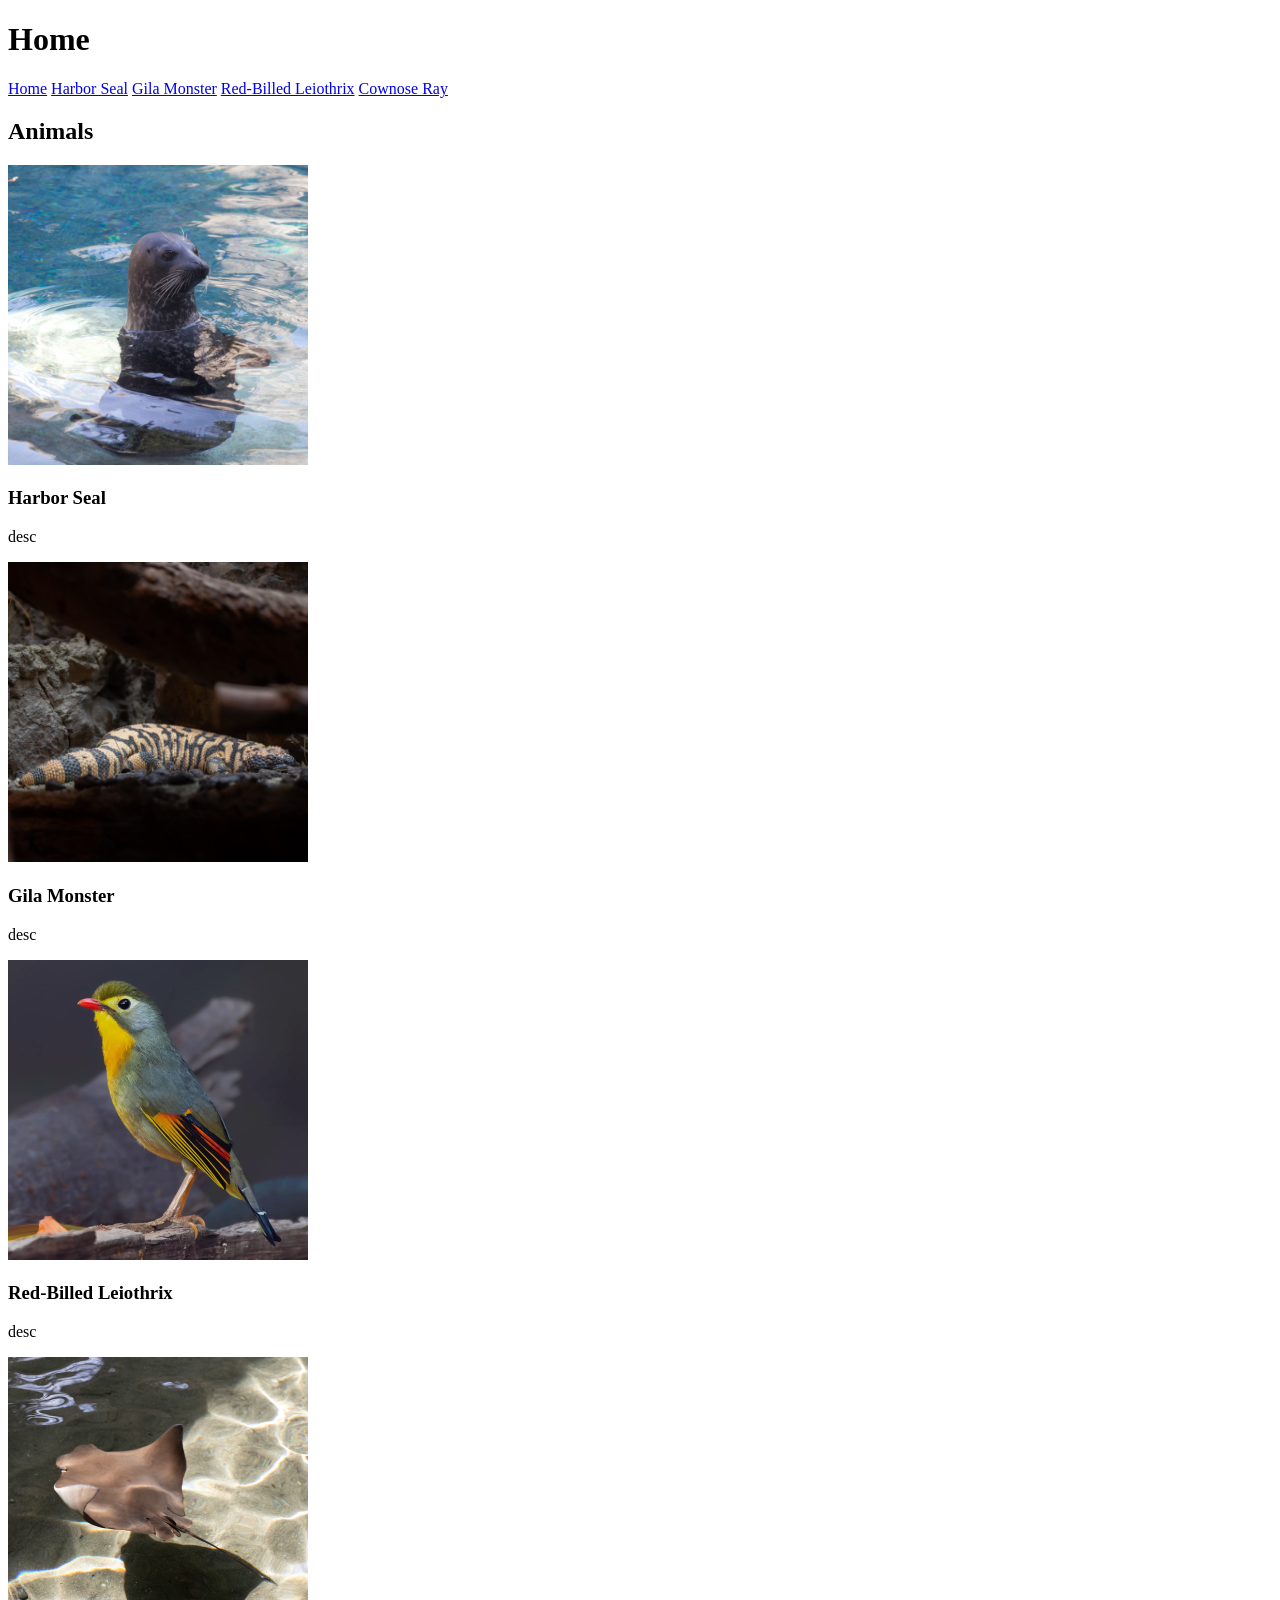
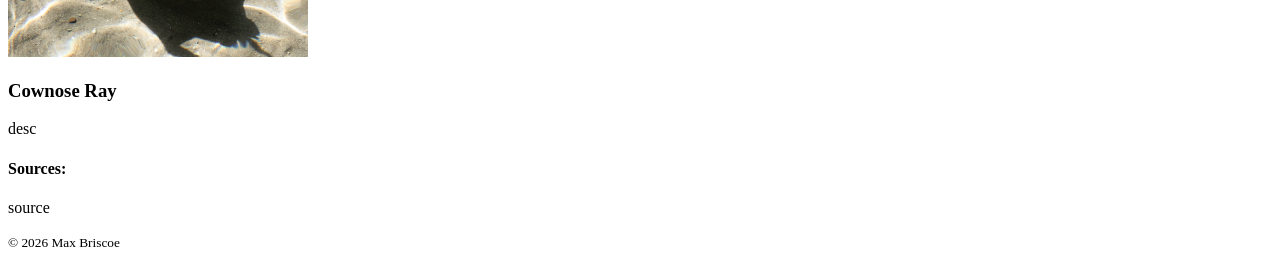
==== index.html @ fb4351a3 "More structure and progress" ====
<!DOCTYPE html>
<html lang="en">
<head>
    <meta charset="UTF-8">
    <meta name="viewport" content="width=device-width, initial-scale=1.0">
    <title>Zoo Animal Dossier</title>
    <style>
        ol {
            list-style: upper-roman;
        }
    </style>
</head>

<body>
    <header>
        <h1>Home</h1>
        <nav class="main" role="main-navigation">
            <a href="index.html" class="top-link">Home</a>
            <a href="harbor-seal.html" class="top-link">Harbor Seal</a>
            <a href="gila-monster.html" class="top-link">Gila Monster</a>
            <a href="red-billed-leiothrix.html" class="top-link">Red-Billed Leiothrix</a>
            <a href="cownose-ray.html" class="top-link">Cownose Ray</a>
        </nav>
    </header>

    <main>
        <h2>Animals</h2>
        <section id="images-and-desc" class="card">
            <section id="harbor-seal">
                <img src="harbor-seal.jpg" alt="A Harbor Seal floating upright in water." width="300" height="300">
                <h3>Harbor Seal</h3>
                <p>desc</p>
            </section>
            <section id="gila-monster" class="card">
                <img src="gila-monster.jpg" alt="A Gila Monster sleeping in its habitat." width="300" height="300">
                <h3>Gila Monster</h3>
                <p>desc</p>
            </section>
            <section id="red-billed-leiothrix" class="card">
                <img src="red-billed-leiothrix.jpg" alt="A Red-Billed Leiothrix standing on a small tree branch." width="300" height="300">
                <h3>Red-Billed Leiothrix</h3>
                <p>desc</p>
            </section>
            <section id="cownose-ray" class="card">
                <img src="cownose-ray.jpg" alt="A Cownose Ray swimming in clear shallow water." width="300" height="300">
                <h3>Cownose Ray</h3>
                <p>desc</p>
            </section>
        </section>
    </main>

    <section id="sources">
        <h4>Sources:</h4>
        <p>source</p>
    </section>
    <footer>
        <small>&copy; 2026 Max Briscoe</small>
    </footer>
</body>
</html>
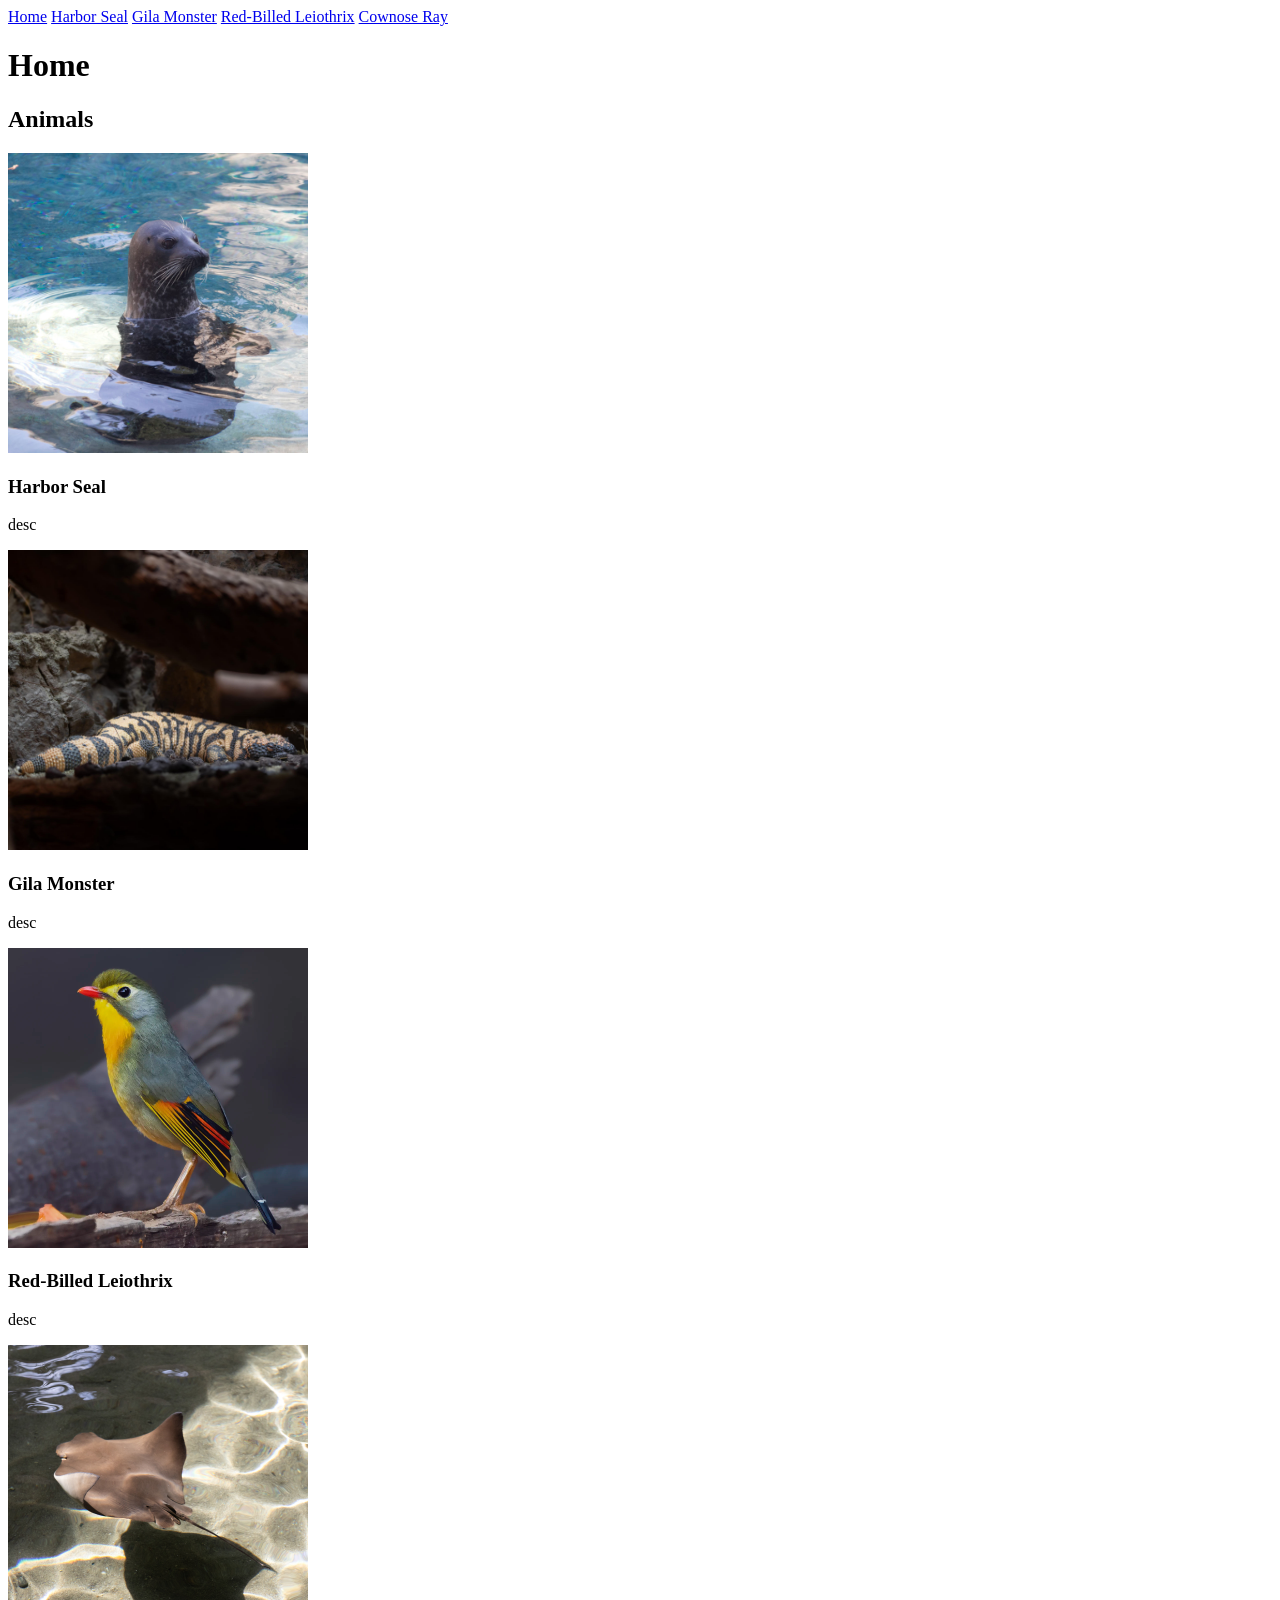
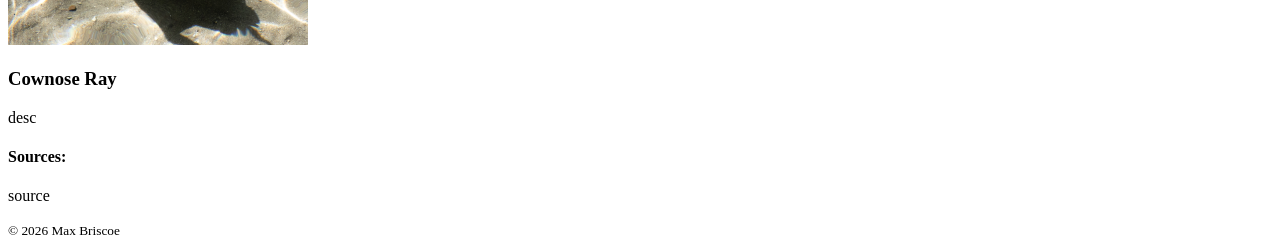
==== commit 138f5a02: "More details for each page Harbor Seal page probably finished" ====
--- a/index.html
+++ b/index.html
@@ -1,5 +1,6 @@
 <!DOCTYPE html>
 <html lang="en">
+
 <head>
     <meta charset="UTF-8">
     <meta name="viewport" content="width=device-width, initial-scale=1.0">
@@ -13,7 +14,6 @@
 
 <body>
     <header>
-        <h1>Home</h1>
         <nav class="main" role="main-navigation">
             <a href="index.html" class="top-link">Home</a>
             <a href="harbor-seal.html" class="top-link">Harbor Seal</a>
@@ -21,6 +21,7 @@
             <a href="red-billed-leiothrix.html" class="top-link">Red-Billed Leiothrix</a>
             <a href="cownose-ray.html" class="top-link">Cownose Ray</a>
         </nav>
+        <h1>Home</h1>
     </header>
 
     <main>
@@ -37,12 +38,14 @@
                 <p>desc</p>
             </section>
             <section id="red-billed-leiothrix" class="card">
-                <img src="red-billed-leiothrix.jpg" alt="A Red-Billed Leiothrix standing on a small tree branch." width="300" height="300">
+                <img src="red-billed-leiothrix.jpg" alt="A Red-Billed Leiothrix standing on a small tree branch."
+                    width="300" height="300">
                 <h3>Red-Billed Leiothrix</h3>
                 <p>desc</p>
             </section>
             <section id="cownose-ray" class="card">
-                <img src="cownose-ray.jpg" alt="A Cownose Ray swimming in clear shallow water." width="300" height="300">
+                <img src="cownose-ray.jpg" alt="A Cownose Ray swimming in clear shallow water." width="300"
+                    height="300">
                 <h3>Cownose Ray</h3>
                 <p>desc</p>
             </section>
@@ -57,4 +60,5 @@
         <small>&copy; 2026 Max Briscoe</small>
     </footer>
 </body>
+
 </html>
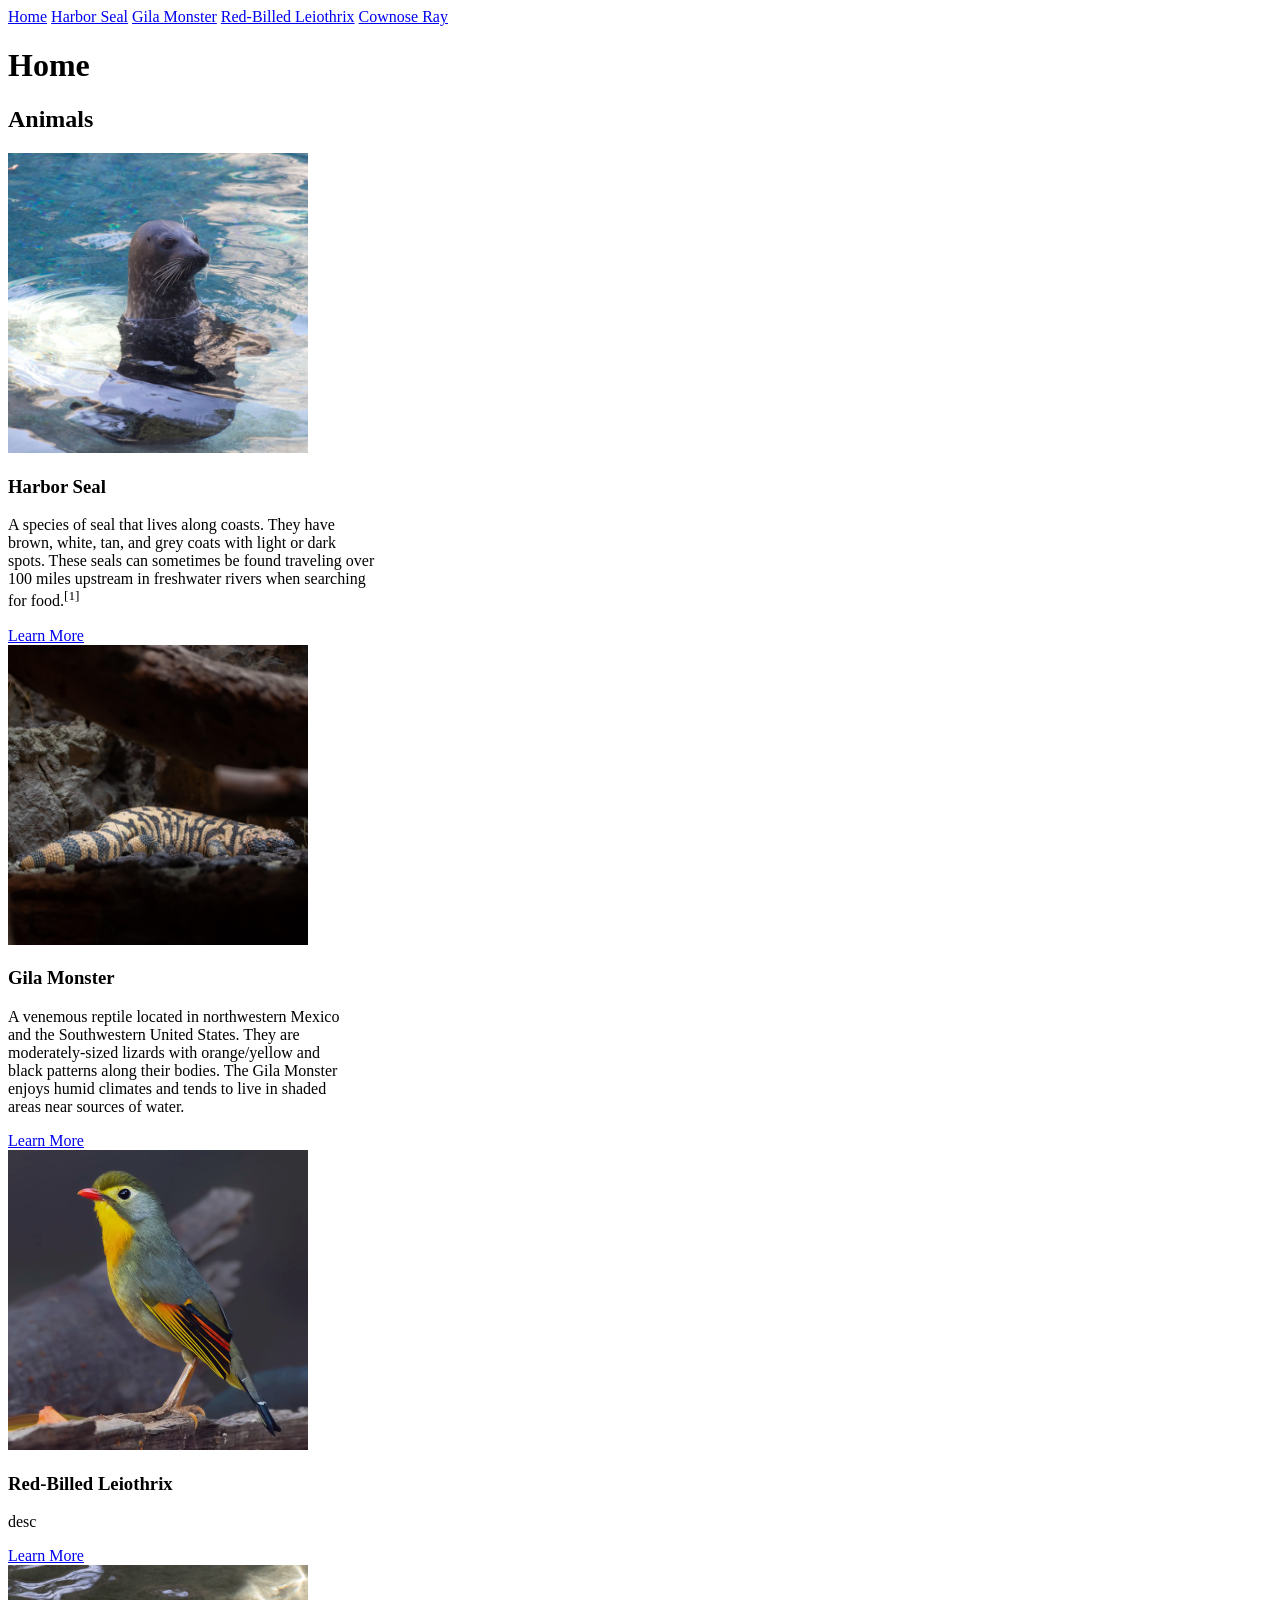
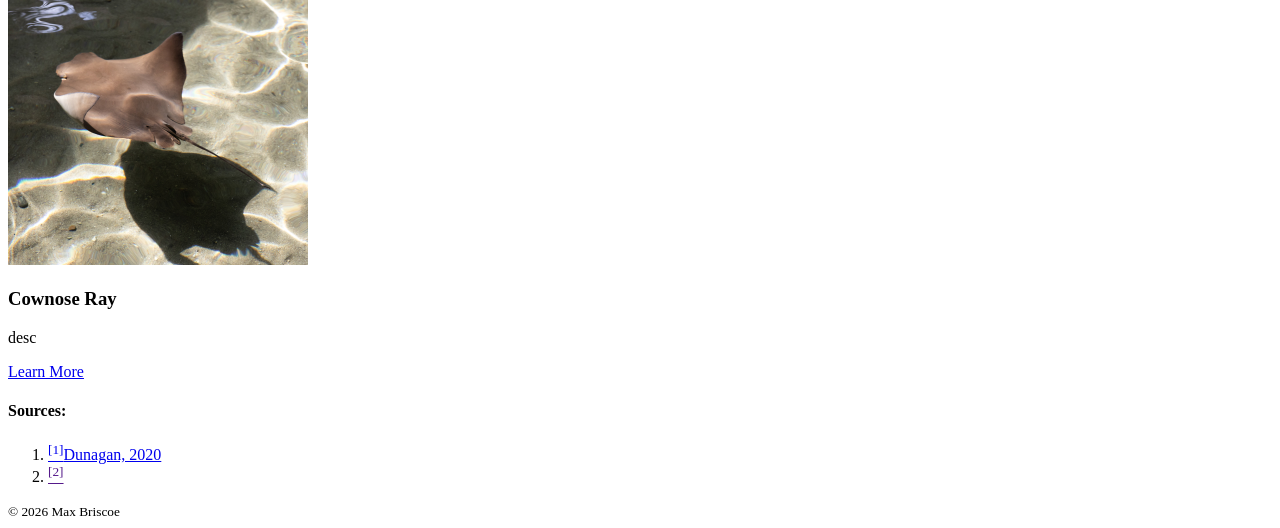
==== commit 4ec6dfa8: "Animal data and started on sources Didn't finish. Still need to add finished data, sources, and more" ====
--- a/index.html
+++ b/index.html
@@ -7,7 +7,7 @@
     <title>Zoo Animal Dossier</title>
     <style>
         ol {
-            list-style: upper-roman;
+            list-style: decimal;
         }
     </style>
 </head>
@@ -30,35 +30,45 @@
             <section id="harbor-seal">
                 <img src="harbor-seal.jpg" alt="A Harbor Seal floating upright in water." width="300" height="300">
                 <h3>Harbor Seal</h3>
-                <p>desc</p>
+                <p>A species of seal that lives along coasts. They have<br> brown, white, tan, and grey coats with light or dark<br> spots. These seals can sometimes be found 
+                    traveling over<br> 100 miles upstream in freshwater rivers when searching <br>for food.<sup>[1]</sup>
+                </p>
+                <a href="harbor-seal.html">Learn More</a>
             </section>
             <section id="gila-monster" class="card">
                 <img src="gila-monster.jpg" alt="A Gila Monster sleeping in its habitat." width="300" height="300">
                 <h3>Gila Monster</h3>
-                <p>desc</p>
+                <p>A venemous reptile located in northwestern Mexico <br>and the Southwestern United States. They are <br>moderately-sized lizards with orange/yellow and <br>black patterns
+                    along their bodies. The Gila Monster <br>enjoys humid climates and tends to live in shaded <br>areas near sources of water.
+                </p>
+                <a href="gila-monster.html">Learn More</a>
             </section>
             <section id="red-billed-leiothrix" class="card">
                 <img src="red-billed-leiothrix.jpg" alt="A Red-Billed Leiothrix standing on a small tree branch."
                     width="300" height="300">
                 <h3>Red-Billed Leiothrix</h3>
                 <p>desc</p>
+                <a href="red-billed-leiothrix.html">Learn More</a>
             </section>
             <section id="cownose-ray" class="card">
                 <img src="cownose-ray.jpg" alt="A Cownose Ray swimming in clear shallow water." width="300"
                     height="300">
                 <h3>Cownose Ray</h3>
                 <p>desc</p>
+                <a href="cownose-ray.html">Learn More</a>
             </section>
         </section>
     </main>
 
     <section id="sources">
         <h4>Sources:</h4>
-        <p>source</p>
+        <ol>
+            <li><a href="https://www.pugetsoundinstitute.org/do-we-know-enough-to-do-anything-about-all-the-seals-and-sea-lions-in-puget-sound/"><sup>[1]</sup>Dunagan, 2020</a></li>
+            <li><a href=""><sup>[2]</sup></a></li>
+        </ol>
     </section>
     <footer>
         <small>&copy; 2026 Max Briscoe</small>
     </footer>
 </body>
-
 </html>
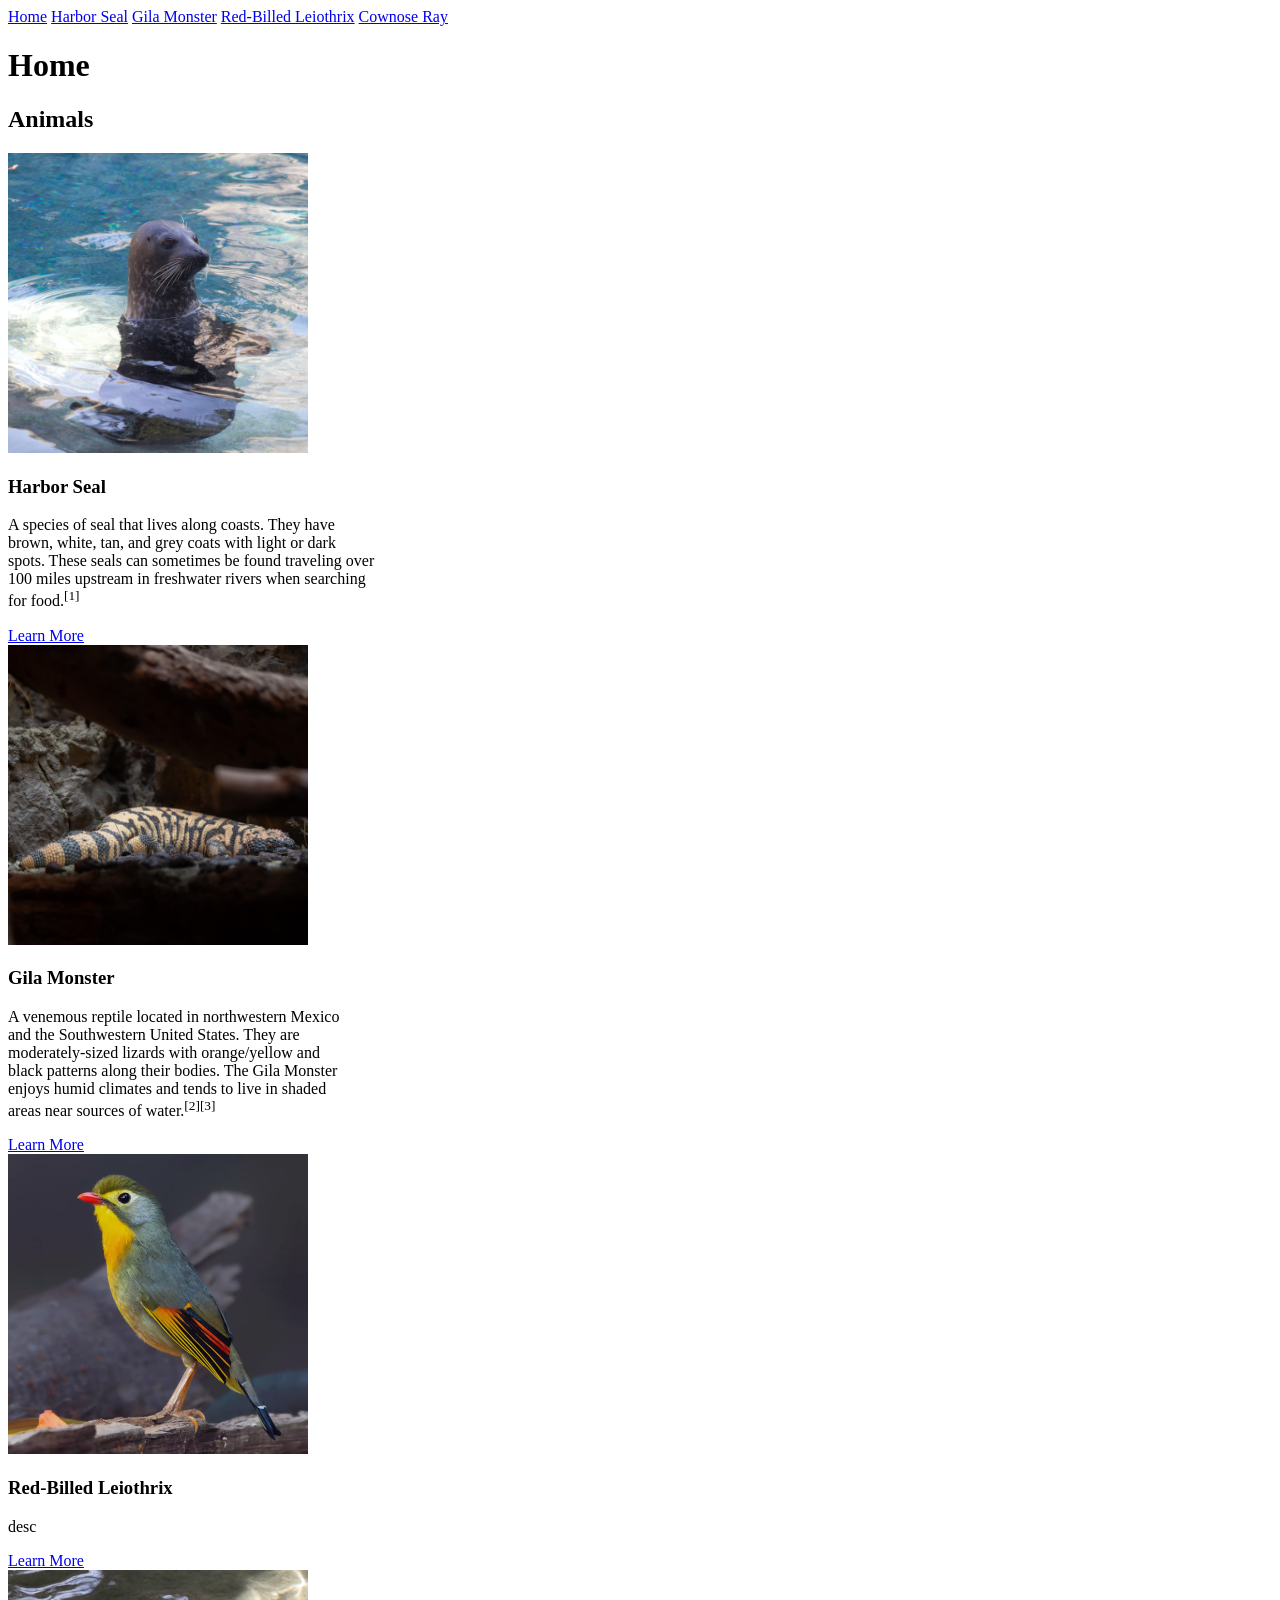
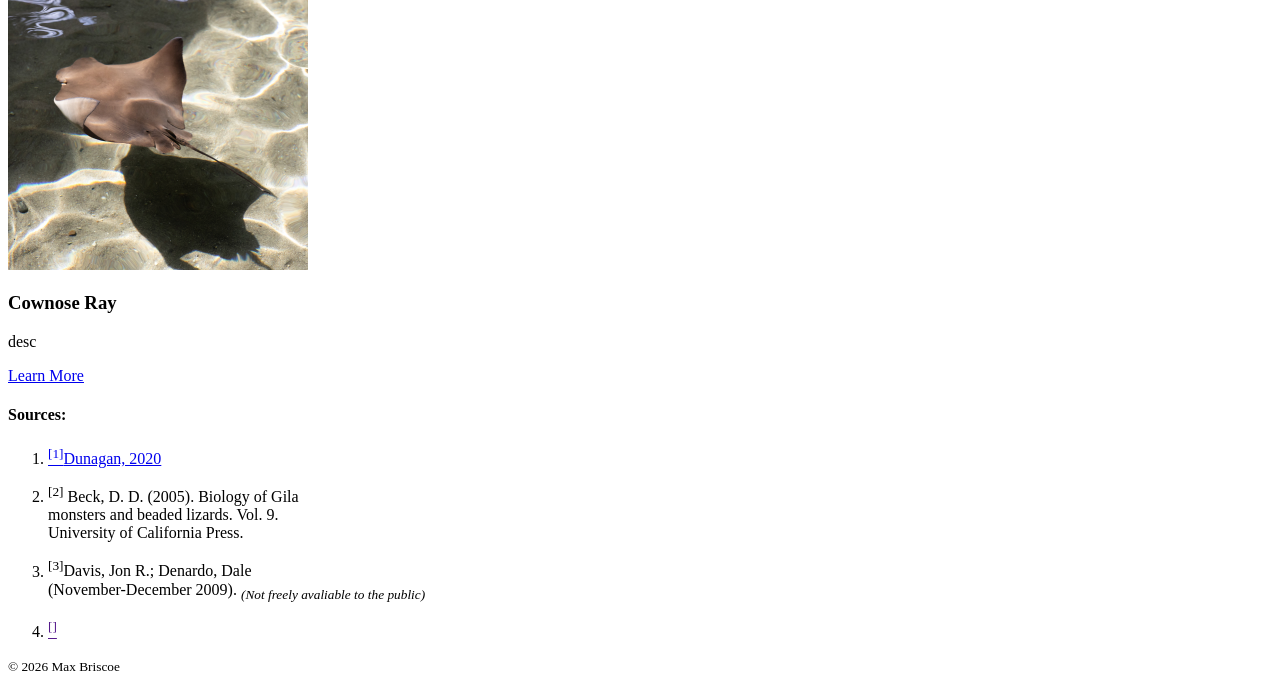
==== commit 3cdf960c: "Added more sources sources 2 and 3" ====
--- a/index.html
+++ b/index.html
@@ -39,7 +39,7 @@
                 <img src="gila-monster.jpg" alt="A Gila Monster sleeping in its habitat." width="300" height="300">
                 <h3>Gila Monster</h3>
                 <p>A venemous reptile located in northwestern Mexico <br>and the Southwestern United States. They are <br>moderately-sized lizards with orange/yellow and <br>black patterns
-                    along their bodies. The Gila Monster <br>enjoys humid climates and tends to live in shaded <br>areas near sources of water.
+                    along their bodies. The Gila Monster <br>enjoys humid climates and tends to live in shaded <br>areas near sources of water.<sup>[2][3]</sup>
                 </p>
                 <a href="gila-monster.html">Learn More</a>
             </section>
@@ -64,7 +64,9 @@
         <h4>Sources:</h4>
         <ol>
             <li><a href="https://www.pugetsoundinstitute.org/do-we-know-enough-to-do-anything-about-all-the-seals-and-sea-lions-in-puget-sound/"><sup>[1]</sup>Dunagan, 2020</a></li>
-            <li><a href=""><sup>[2]</sup></a></li>
+            <li><p><sup>[2]</sup> Beck, D. D. (2005). Biology of Gila <br>monsters and beaded lizards. Vol. 9. <br>University of California Press.</p></li>
+            <li><p><sup>[3]</sup>Davis, Jon R.; Denardo, Dale <br>(November-December 2009). <sub><em>(Not freely avaliable to the public)</em></sub></p></li>
+            <li><a href=""><sup>[]</sup></a></li>
         </ol>
     </section>
     <footer>
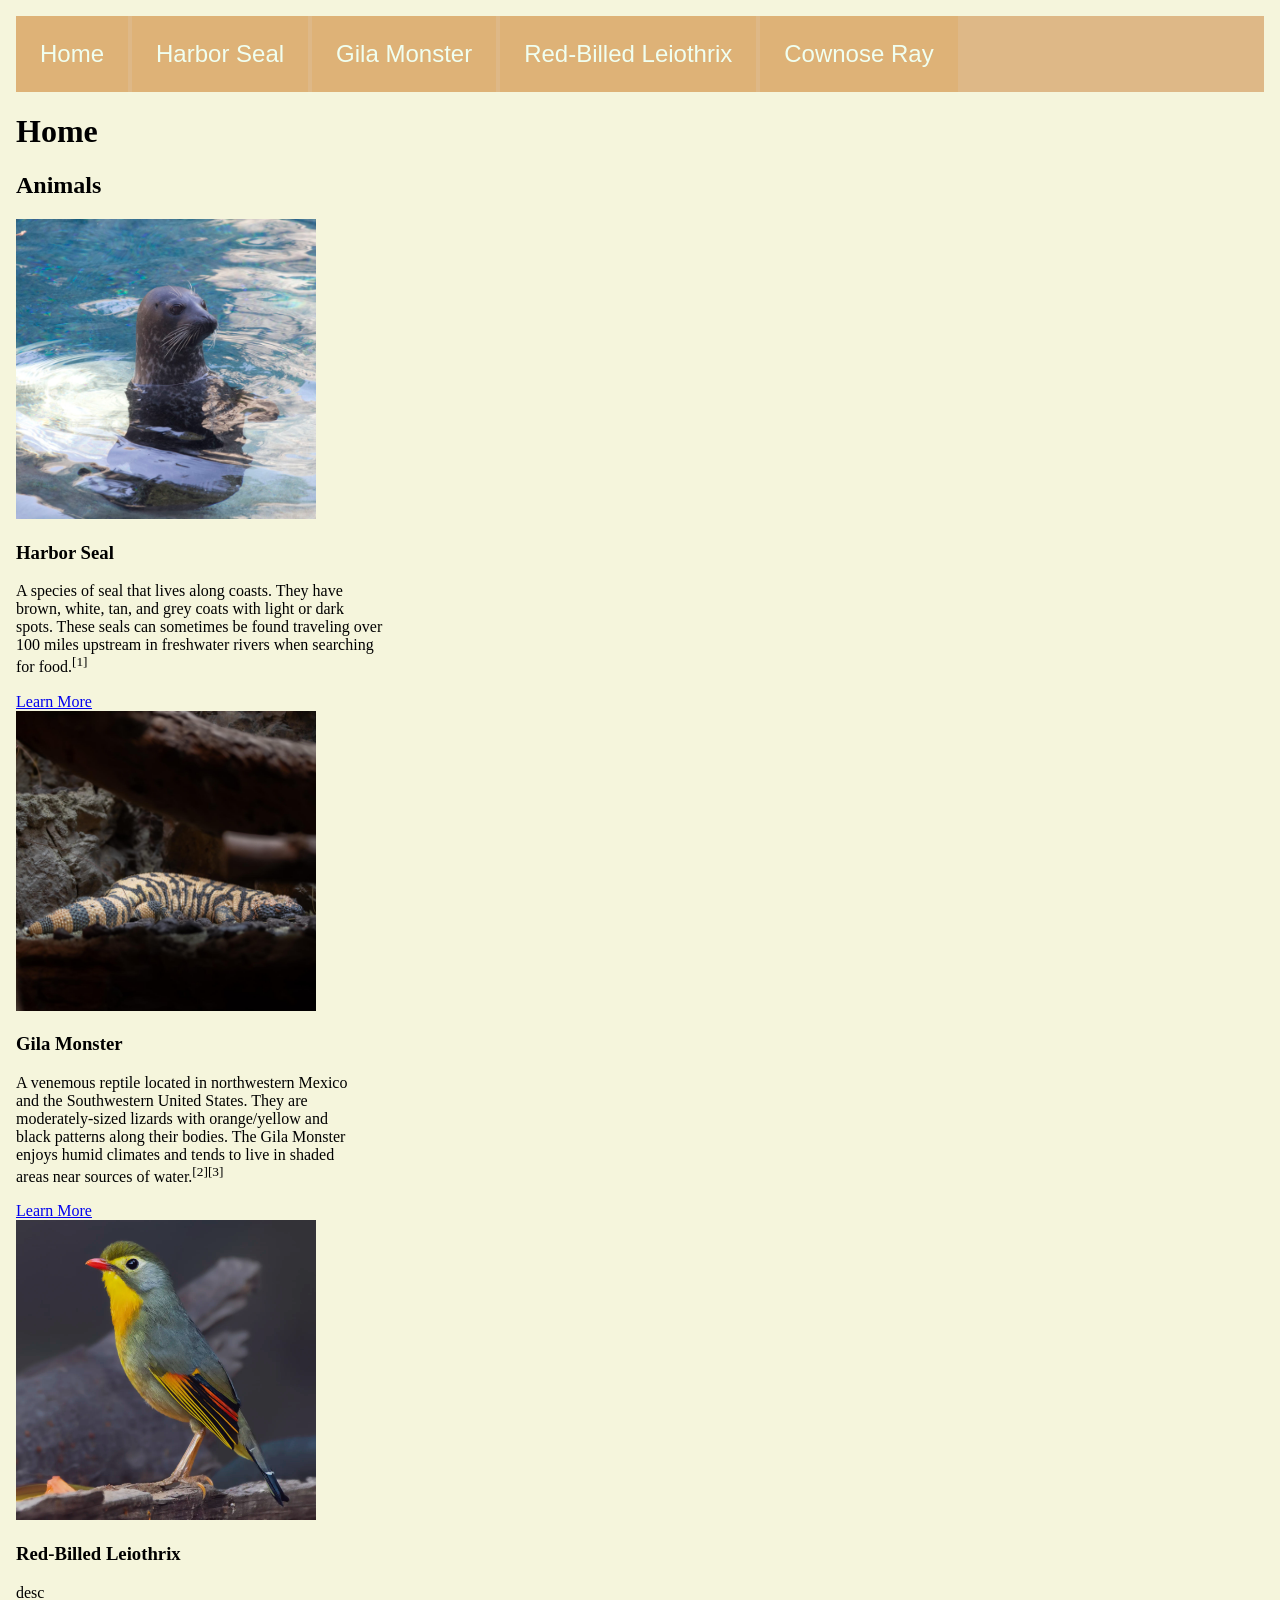
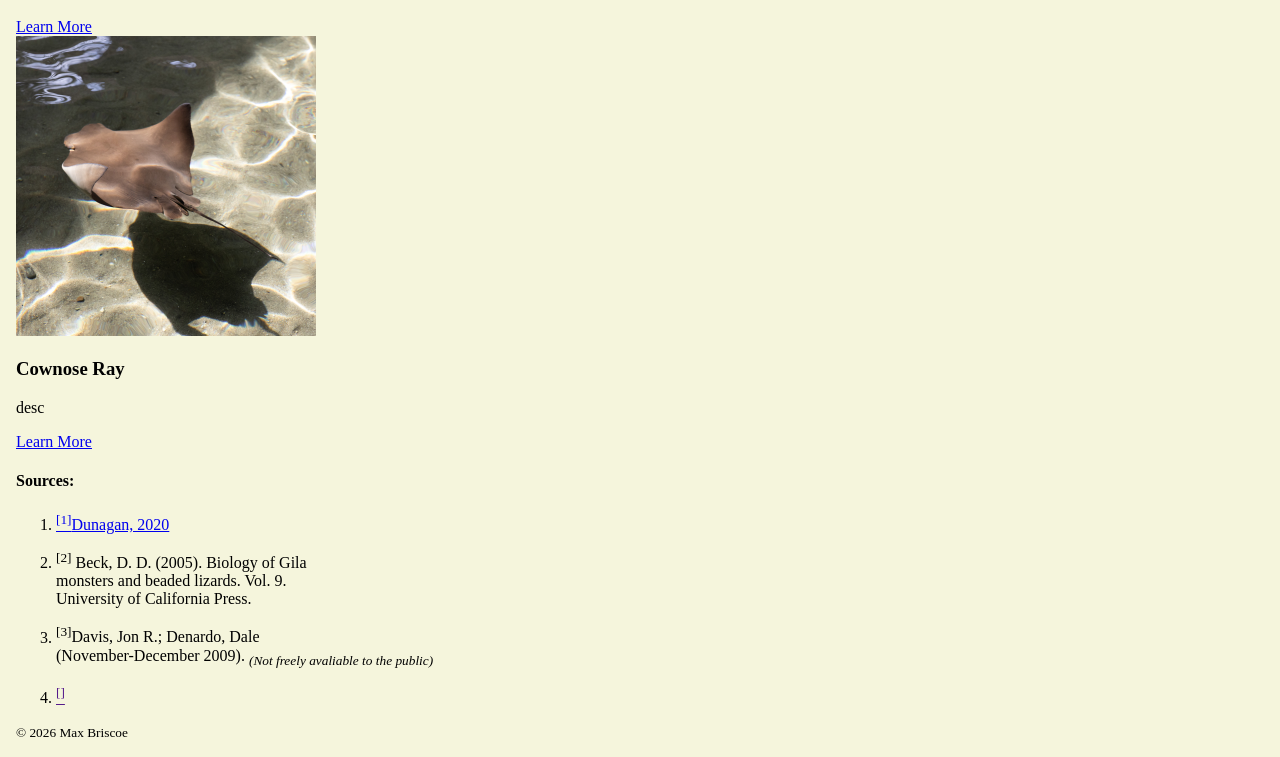
==== commit 53e6b084: "Initial CSS work (nav bar) nav bar and background" ====
--- a/index.html
+++ b/index.html
@@ -10,11 +10,12 @@
             list-style: decimal;
         }
     </style>
+    <link href="app.css" rel="stylesheet">
 </head>
 
 <body>
     <header>
-        <nav class="main" role="main-navigation">
+        <nav id="main-nav" class="nav-bar" role="main-nav">
             <a href="index.html" class="top-link">Home</a>
             <a href="harbor-seal.html" class="top-link">Harbor Seal</a>
             <a href="gila-monster.html" class="top-link">Gila Monster</a>
--- a/app.css
+++ b/app.css
@@ -0,0 +1,23 @@
+body {
+    background-color: beige;
+    margin: 1rem;
+}
+
+nav.nav-bar {
+    background-color: burlywood;
+}
+
+nav.nav-bar a {
+    background-color: rgb(222, 178, 119);
+    color: honeydew;
+    padding: 1em;
+    display: inline-block;
+    font-size: 1.5rem;
+    font-family: sans-serif;
+    text-decoration: none;
+    transition: all ease 300ms;
+}
+
+nav.nav-bar a:hover {
+    background-color: rgb(218, 186, 145);
+}
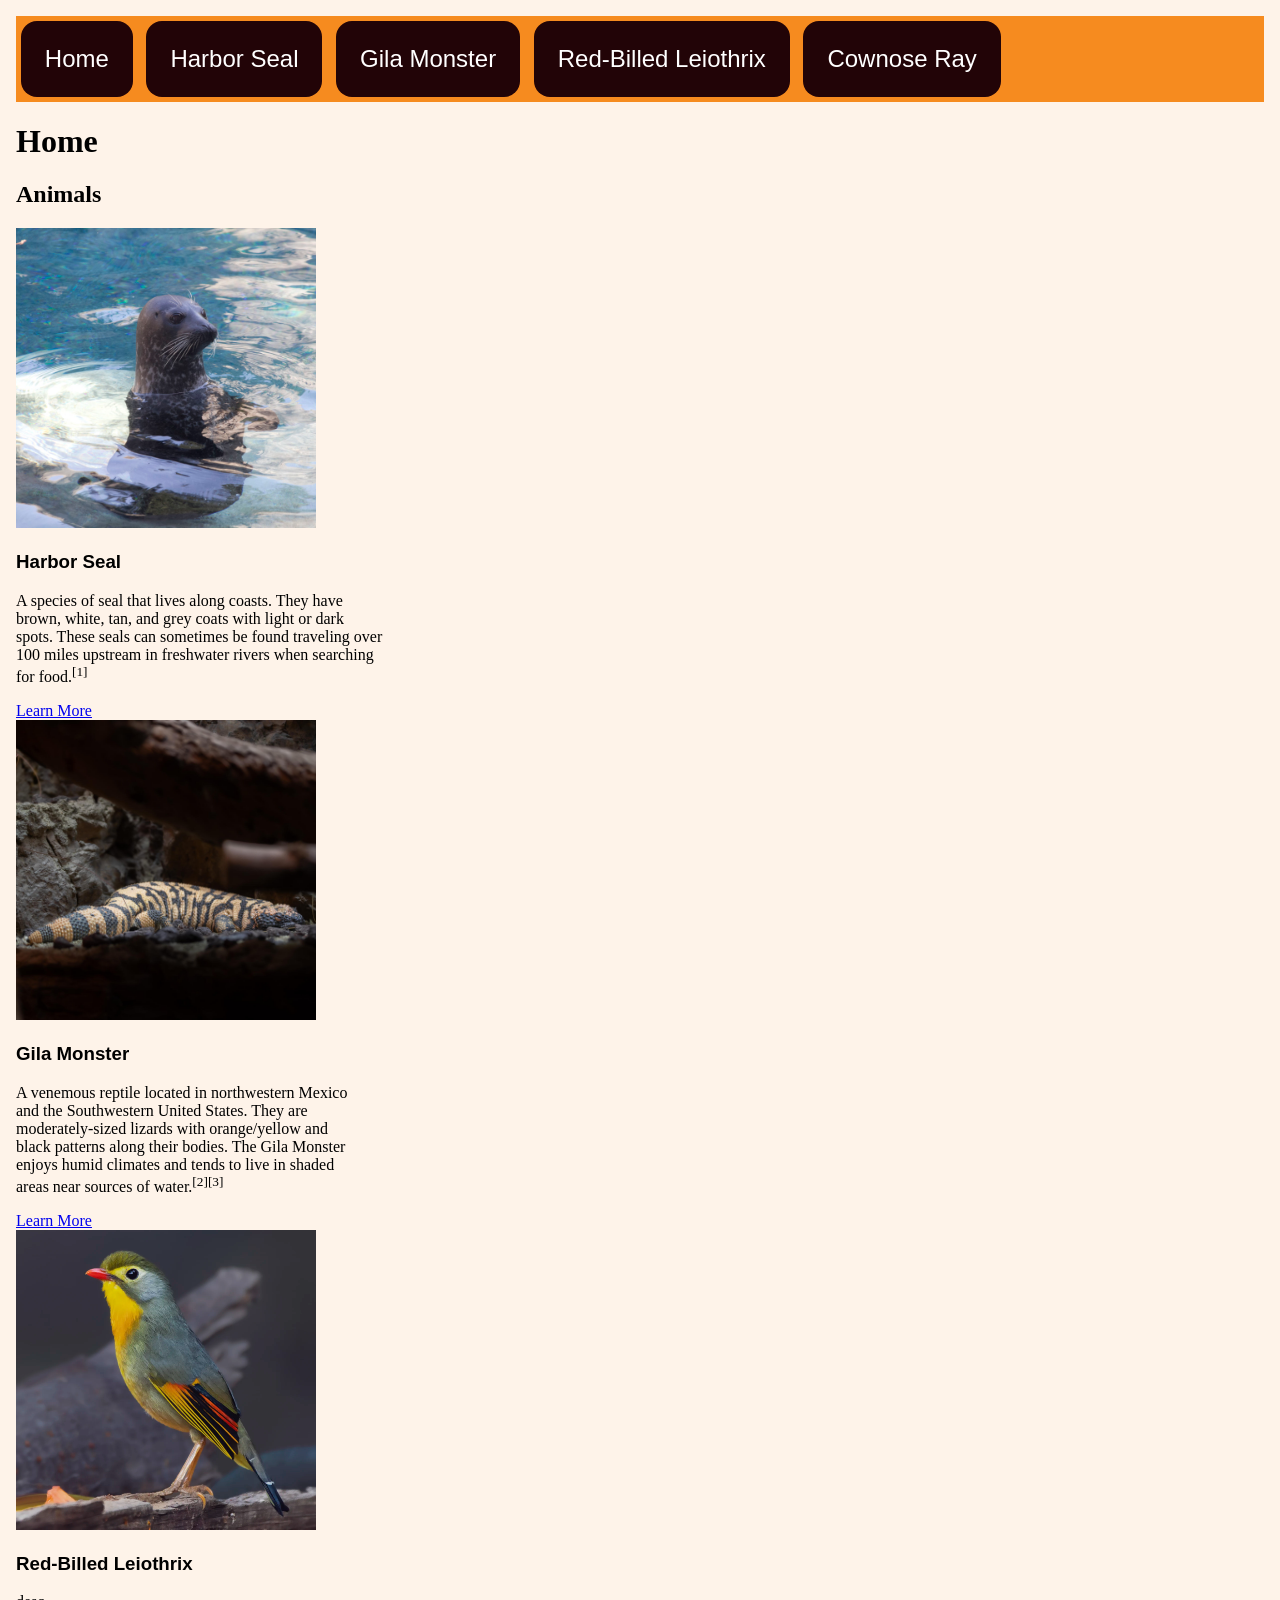
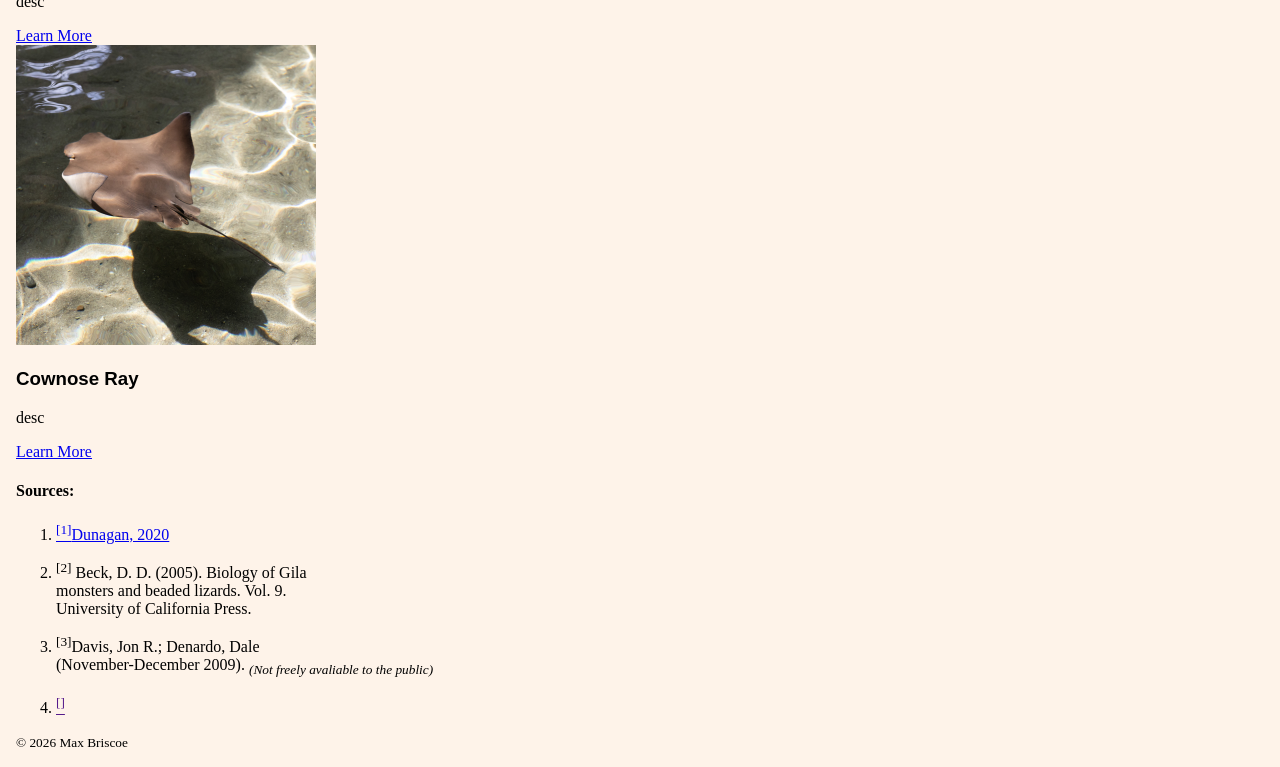
==== commit b0aeb302: "Added more CSS styling Need to match the FCZ site style" ====
--- a/index.html
+++ b/index.html
@@ -27,10 +27,10 @@
 
     <main>
         <h2>Animals</h2>
-        <section id="images-and-desc" class="card">
-            <section id="harbor-seal">
+        <section id="images-and-desc">
+            <section id="harbor-seal" class="card">
                 <img src="harbor-seal.jpg" alt="A Harbor Seal floating upright in water." width="300" height="300">
-                <h3>Harbor Seal</h3>
+                <h3>Harbor <strong>Seal</strong></h3>
                 <p>A species of seal that lives along coasts. They have<br> brown, white, tan, and grey coats with light or dark<br> spots. These seals can sometimes be found 
                     traveling over<br> 100 miles upstream in freshwater rivers when searching <br>for food.<sup>[1]</sup>
                 </p>
--- a/app.css
+++ b/app.css
@@ -1,23 +1,29 @@
 body {
-    background-color: beige;
+    background-color: #fef3e9;
     margin: 1rem;
 }
 
 nav.nav-bar {
-    background-color: burlywood;
+    background-color: #f68b1f;
 }
 
 nav.nav-bar a {
-    background-color: rgb(222, 178, 119);
-    color: honeydew;
+    background-color: #220407;
+    color: #ffff;
     padding: 1em;
     display: inline-block;
     font-size: 1.5rem;
     font-family: sans-serif;
     text-decoration: none;
     transition: all ease 300ms;
+    border-radius: 1rem;
+    margin: 0.3rem;
 }
 
 nav.nav-bar a:hover {
-    background-color: rgb(218, 186, 145);
+    background-color: rgb(221, 182, 130);
+}
+
+h3 {
+    font-family: sans-serif;
 }
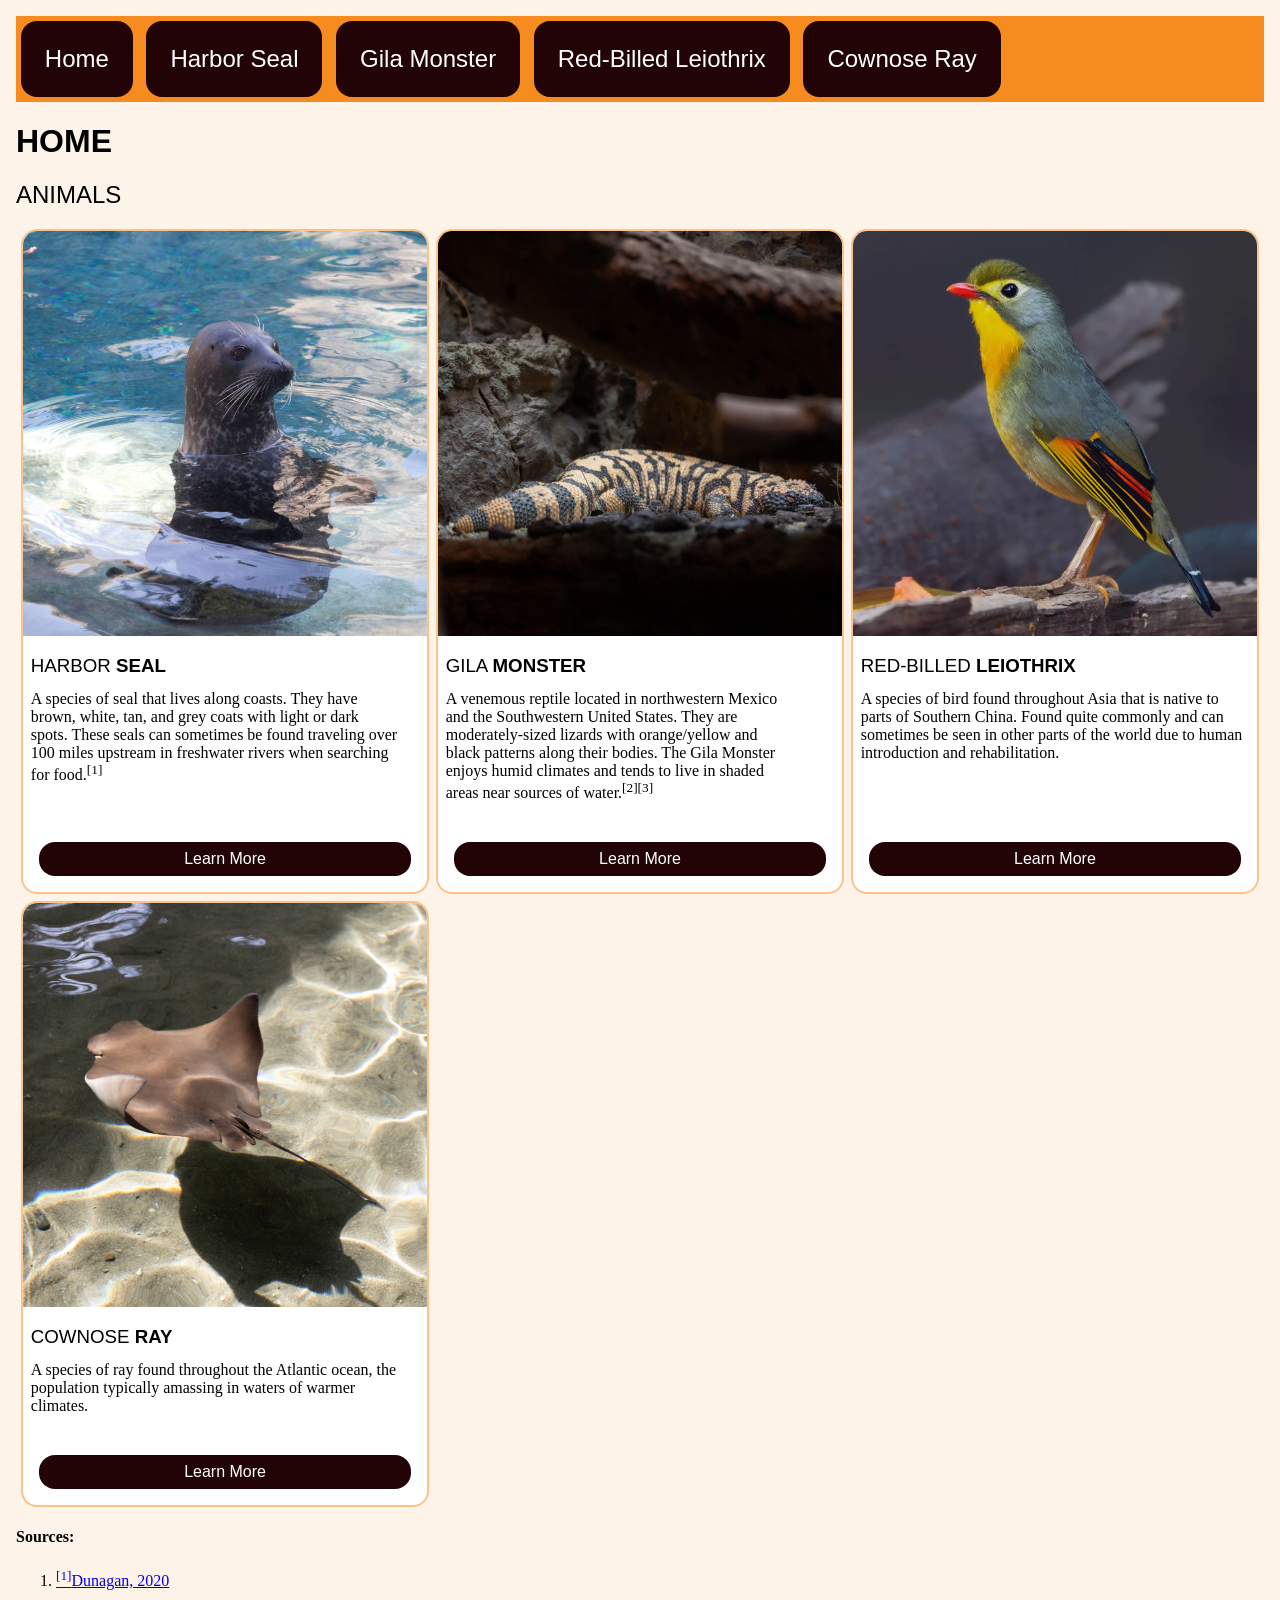
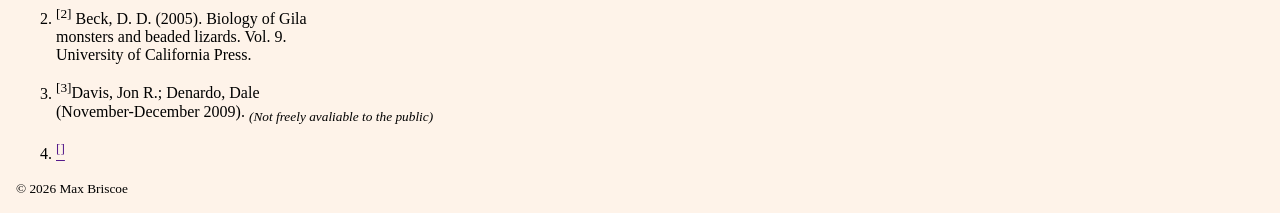
==== commit ef989bcc: "More CSS, focus on description and images Need to add longer descriptions and work out images for th" ====
--- a/index.html
+++ b/index.html
@@ -38,7 +38,7 @@
             </section>
             <section id="gila-monster" class="card">
                 <img src="gila-monster.jpg" alt="A Gila Monster sleeping in its habitat." width="300" height="300">
-                <h3>Gila Monster</h3>
+                <h3>Gila <strong>Monster</strong></h3>
                 <p>A venemous reptile located in northwestern Mexico <br>and the Southwestern United States. They are <br>moderately-sized lizards with orange/yellow and <br>black patterns
                     along their bodies. The Gila Monster <br>enjoys humid climates and tends to live in shaded <br>areas near sources of water.<sup>[2][3]</sup>
                 </p>
@@ -47,21 +47,23 @@
             <section id="red-billed-leiothrix" class="card">
                 <img src="red-billed-leiothrix.jpg" alt="A Red-Billed Leiothrix standing on a small tree branch."
                     width="300" height="300">
-                <h3>Red-Billed Leiothrix</h3>
-                <p>desc</p>
+                <h3>Red-Billed <strong>Leiothrix</strong></h3>
+                <p>A species of bird found throughout Asia that is native to parts of Southern China. Found quite commonly and can sometimes be seen in other parts of the world due to
+                    human introduction and rehabilitation.
+                </p>
                 <a href="red-billed-leiothrix.html">Learn More</a>
             </section>
             <section id="cownose-ray" class="card">
                 <img src="cownose-ray.jpg" alt="A Cownose Ray swimming in clear shallow water." width="300"
                     height="300">
-                <h3>Cownose Ray</h3>
-                <p>desc</p>
+                <h3>Cownose <strong>Ray</strong></h3>
+                <p>A species of ray found throughout the Atlantic ocean, the population typically amassing in waters of warmer climates. </p>
                 <a href="cownose-ray.html">Learn More</a>
             </section>
         </section>
     </main>
 
-    <section id="sources">
+    <section class="sources">
         <h4>Sources:</h4>
         <ol>
             <li><a href="https://www.pugetsoundinstitute.org/do-we-know-enough-to-do-anything-about-all-the-seals-and-sea-lions-in-puget-sound/"><sup>[1]</sup>Dunagan, 2020</a></li>
--- a/app.css
+++ b/app.css
@@ -24,6 +24,123 @@
     background-color: rgb(221, 182, 130);
 }
 
-h3 {
+.description p {
+    line-height: 1.8rem;
+}
+
+h1 {
+    font-family: "Open Sans", Helvetica, Arial, sans-serif;
+    text-transform: uppercase;
+}
+
+h3, h2 {
+    font-family: "Open Sans", Helvetica, Arial, sans-serif;
+    text-transform: uppercase;
+    font-weight: 300;
+}
+
+h3 strong, h2 strong {
+    font-weight: 800;
+}
+
+#images-and-desc {
+    margin: 0.3rem;
+    display: grid;
+    grid-template-columns: repeat(auto-fill, minmax(22rem, 1fr));
+    grid-gap: 0.4rem;
+}
+
+.card {
+    display: grid;
+    border: 2px solid #f68b1f84;
+    border-radius: 1rem;
+    grid-template-rows: max-content 30px 1fr;
+    background-color: #ffff;
+}
+
+.card img {
+    object-fit: cover;
+    width: 100%;
+    height: 100%;
+    border-top-left-radius: 0.89rem;
+    border-top-right-radius: 0.89rem;
+}
+
+.card h3 {
+    padding-bottom: 0.5rem;
+    padding-left: 0.5rem;
+}
+
+.card p {
+    max-width: 95%;
+}
+
+.card p, .card a {
+    padding: 0.5rem;
+}
+
+.card a {
+    background-color: #220407;
+    color: #ffff;
+    text-decoration: none;
     font-family: sans-serif;
+    margin: 1rem;
+    border-radius: 1rem;
+    text-align: center;
+}
+
+.animal-page {
+    display: flex;
+    justify-content: space-around;
+    flex-wrap: wrap;
+}
+
+.description {
+    font-size: larger;
+    font-family: sans-serif;
+    max-width: 50%;
+    margin-bottom: 2rem;
+}
+
+.demographic-info {
+    display: grid;
+}
+
+.demographic-info img {
+    object-fit: cover;
+    width: 100%;
+    height: 100%;
+    max-width: 800px;
+}
+
+.sidebar {
+    background-color: #ffff;
+    border: 2px solid #f68b1f84;
+    border-radius: 0.5rem;
+    display: block;
+    width: 25rem;
+    align-self: flex-end;
+    font-size: large;
+}
+
+.sidebar-info, .sidebar h3 {
+    padding-inline: 0.5rem;
+}
+
+.sidebar img {
+    object-fit: cover;
+    border-top-left-radius: 0.38rem;
+    border-top-right-radius: 0.38rem;
+    width: 100%;
+    height: 100%;
+}
+
+aside h3 {
+    /* background-color: #ffe5cd5c; */
+    background-color: #f68b1f84;
+    display: block;
+    padding: 0.6rem;
+    margin-top: -0.5rem;
+    font-weight: 800;
+    text-align: center;
 }
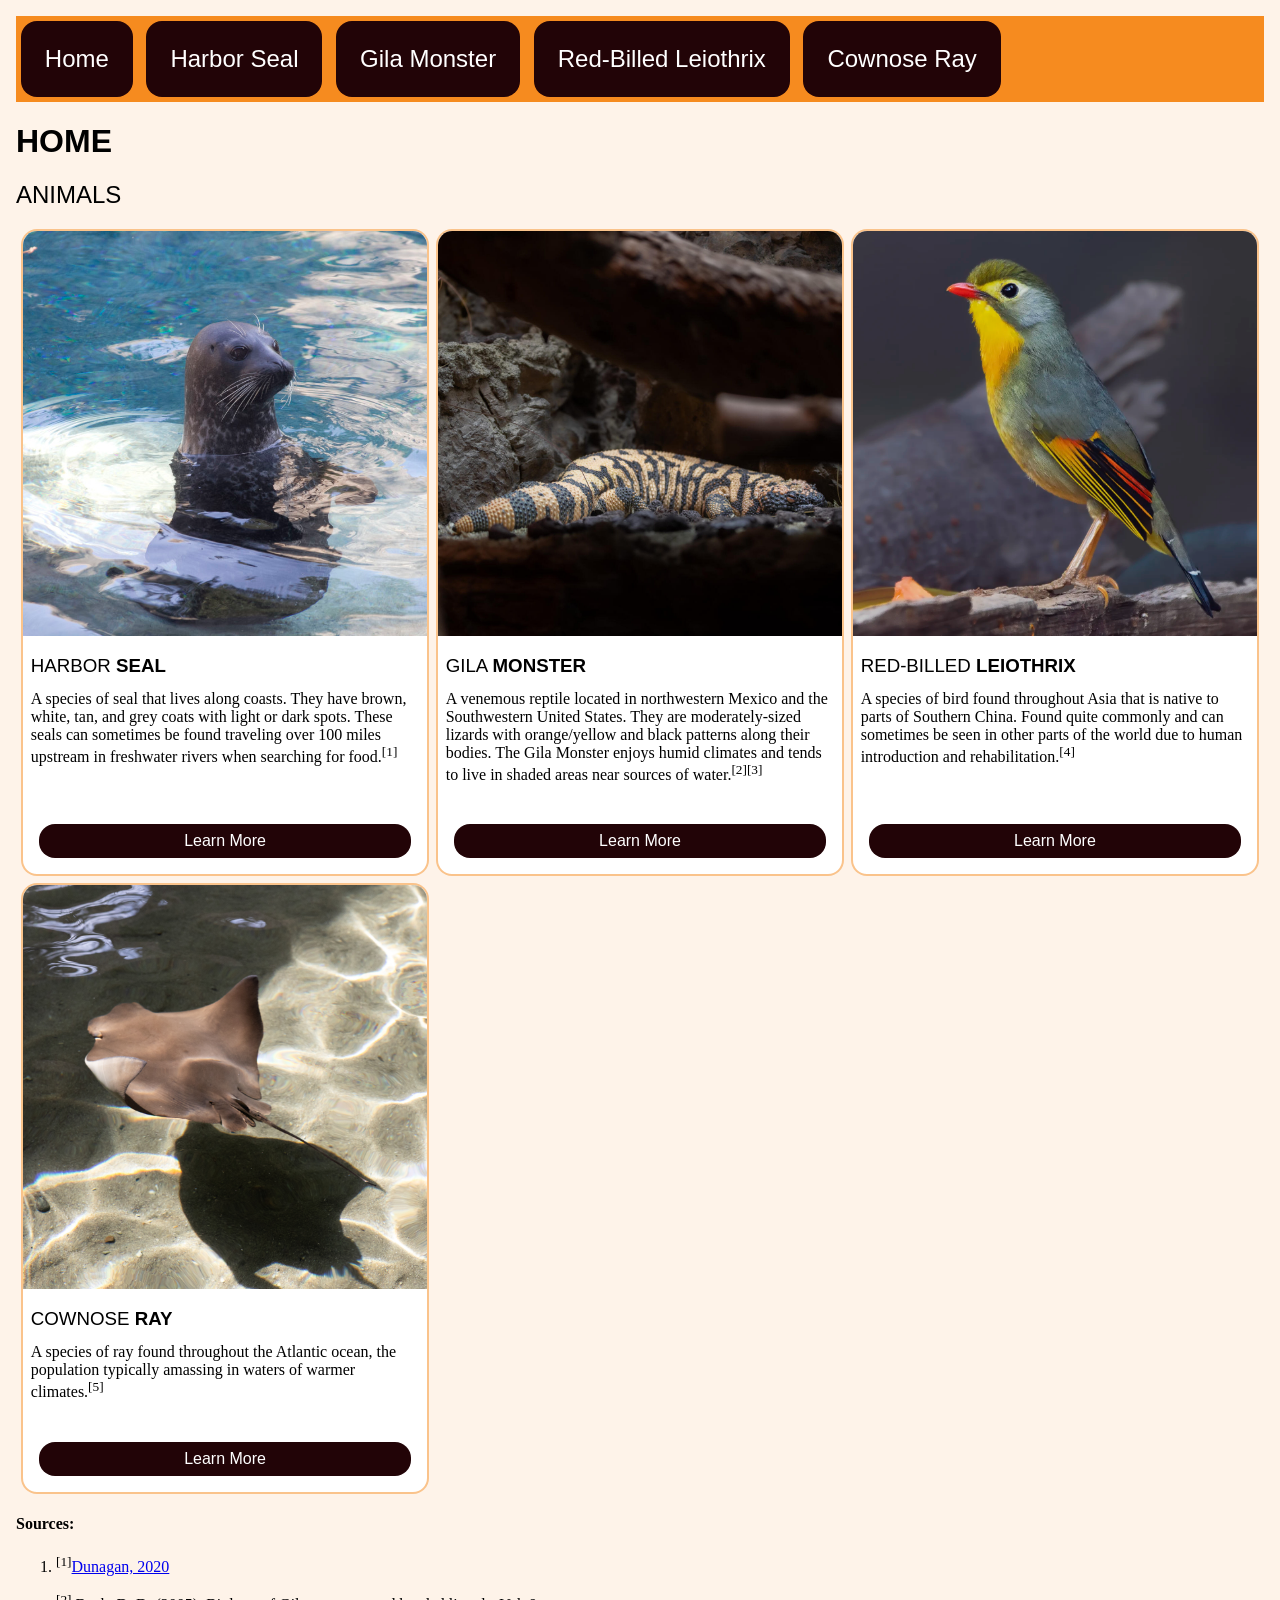
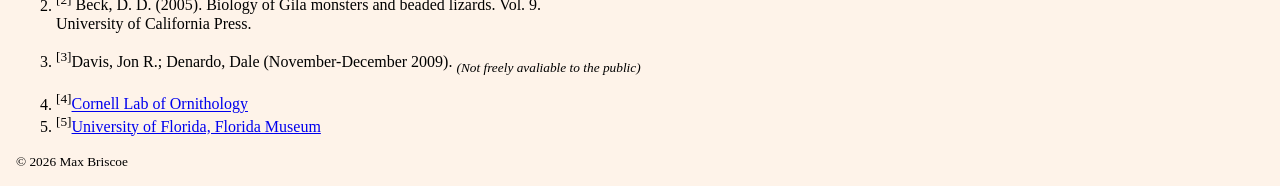
==== commit 206979d3: "Finished the main stuff for project Added complete data and images, CSS could be a tiny bit better f" ====
--- a/index.html
+++ b/index.html
@@ -31,16 +31,19 @@
             <section id="harbor-seal" class="card">
                 <img src="harbor-seal.jpg" alt="A Harbor Seal floating upright in water." width="300" height="300">
                 <h3>Harbor <strong>Seal</strong></h3>
-                <p>A species of seal that lives along coasts. They have<br> brown, white, tan, and grey coats with light or dark<br> spots. These seals can sometimes be found 
-                    traveling over<br> 100 miles upstream in freshwater rivers when searching <br>for food.<sup>[1]</sup>
+                <p>A species of seal that lives along coasts. They have brown, white, tan, and grey coats with light or
+                    dark spots. These seals can sometimes be found
+                    traveling over 100 miles upstream in freshwater rivers when searching for food.<sup>[1]</sup>
                 </p>
                 <a href="harbor-seal.html">Learn More</a>
             </section>
             <section id="gila-monster" class="card">
                 <img src="gila-monster.jpg" alt="A Gila Monster sleeping in its habitat." width="300" height="300">
                 <h3>Gila <strong>Monster</strong></h3>
-                <p>A venemous reptile located in northwestern Mexico <br>and the Southwestern United States. They are <br>moderately-sized lizards with orange/yellow and <br>black patterns
-                    along their bodies. The Gila Monster <br>enjoys humid climates and tends to live in shaded <br>areas near sources of water.<sup>[2][3]</sup>
+                <p>A venemous reptile located in northwestern Mexico and the Southwestern United States. They are
+                    moderately-sized lizards with orange/yellow and black patterns
+                    along their bodies. The Gila Monster enjoys humid climates and tends to live in shaded areas near
+                    sources of water.<sup>[2][3]</sup>
                 </p>
                 <a href="gila-monster.html">Learn More</a>
             </section>
@@ -48,8 +51,9 @@
                 <img src="red-billed-leiothrix.jpg" alt="A Red-Billed Leiothrix standing on a small tree branch."
                     width="300" height="300">
                 <h3>Red-Billed <strong>Leiothrix</strong></h3>
-                <p>A species of bird found throughout Asia that is native to parts of Southern China. Found quite commonly and can sometimes be seen in other parts of the world due to
-                    human introduction and rehabilitation.
+                <p>A species of bird found throughout Asia that is native to parts of Southern China. Found quite
+                    commonly and can sometimes be seen in other parts of the world due to
+                    human introduction and rehabilitation.<sup>[4]</sup>
                 </p>
                 <a href="red-billed-leiothrix.html">Learn More</a>
             </section>
@@ -57,7 +61,8 @@
                 <img src="cownose-ray.jpg" alt="A Cownose Ray swimming in clear shallow water." width="300"
                     height="300">
                 <h3>Cownose <strong>Ray</strong></h3>
-                <p>A species of ray found throughout the Atlantic ocean, the population typically amassing in waters of warmer climates. </p>
+                <p>A species of ray found throughout the Atlantic ocean, the population typically amassing in waters of
+                    warmer climates.<sup>[5]</sup></p>
                 <a href="cownose-ray.html">Learn More</a>
             </section>
         </section>
@@ -66,14 +71,36 @@
     <section class="sources">
         <h4>Sources:</h4>
         <ol>
-            <li><a href="https://www.pugetsoundinstitute.org/do-we-know-enough-to-do-anything-about-all-the-seals-and-sea-lions-in-puget-sound/"><sup>[1]</sup>Dunagan, 2020</a></li>
-            <li><p><sup>[2]</sup> Beck, D. D. (2005). Biology of Gila <br>monsters and beaded lizards. Vol. 9. <br>University of California Press.</p></li>
-            <li><p><sup>[3]</sup>Davis, Jon R.; Denardo, Dale <br>(November-December 2009). <sub><em>(Not freely avaliable to the public)</em></sub></p></li>
-            <li><a href=""><sup>[]</sup></a></li>
+            <li>
+                <sup>[1]</sup><a
+                    href="https://www.pugetsoundinstitute.org/do-we-know-enough-to-do-anything-about-all-the-seals-and-sea-lions-in-puget-sound/">Dunagan,
+                    2020</a>
+            </li>
+            <li>
+                <p><sup>[2]</sup> Beck, D. D. (2005). Biology of Gila monsters and beaded lizards. Vol. 9.
+                    <br>University of California Press.
+                </p>
+            </li>
+            <li>
+                <p><sup>[3]</sup>Davis, Jon R.; Denardo, Dale (November-December 2009). <sub><em>(Not freely
+                            avaliable to the public)</em></sub></p>
+            </li>
+            <li>
+                <sup>[4]</sup><a href="https://www.allaboutbirds.org/guide/Red-billed_Leiothrix/lifehistory">Cornell
+                    Lab
+                    of Ornithology</a>
+            </li>
+            <li>
+                <sup>[5]</sup><a
+                    href="https://www.floridamuseum.ufl.edu/discover-fish/species-profiles/cownose-ray">University
+                    of Florida, Florida Museum</a>
+            </li>
+
         </ol>
     </section>
     <footer>
         <small>&copy; 2026 Max Briscoe</small>
     </footer>
 </body>
+
 </html>
--- a/app.css
+++ b/app.css
@@ -21,7 +21,7 @@
 }
 
 nav.nav-bar a:hover {
-    background-color: rgb(221, 182, 130);
+    background-color: #502e33;
 }
 
 .description p {
@@ -33,13 +33,15 @@
     text-transform: uppercase;
 }
 
-h3, h2 {
+h3,
+h2 {
     font-family: "Open Sans", Helvetica, Arial, sans-serif;
     text-transform: uppercase;
     font-weight: 300;
 }
 
-h3 strong, h2 strong {
+h3 strong,
+h2 strong {
     font-weight: 800;
 }
 
@@ -75,7 +77,8 @@
     max-width: 95%;
 }
 
-.card p, .card a {
+.card p,
+.card a {
     padding: 0.5rem;
 }
 
@@ -113,6 +116,18 @@
     max-width: 800px;
 }
 
+.habitat {
+    display: grid;
+}
+
+.habitat img {
+    object-fit: cover;
+    margin-top: 1rem;
+    width: 100%;
+    height: 100%;
+    max-width: 800px;
+}
+
 .sidebar {
     background-color: #ffff;
     border: 2px solid #f68b1f84;
@@ -123,7 +138,8 @@
     font-size: large;
 }
 
-.sidebar-info, .sidebar h3 {
+.sidebar-info,
+.sidebar h3 {
     padding-inline: 0.5rem;
 }
 
